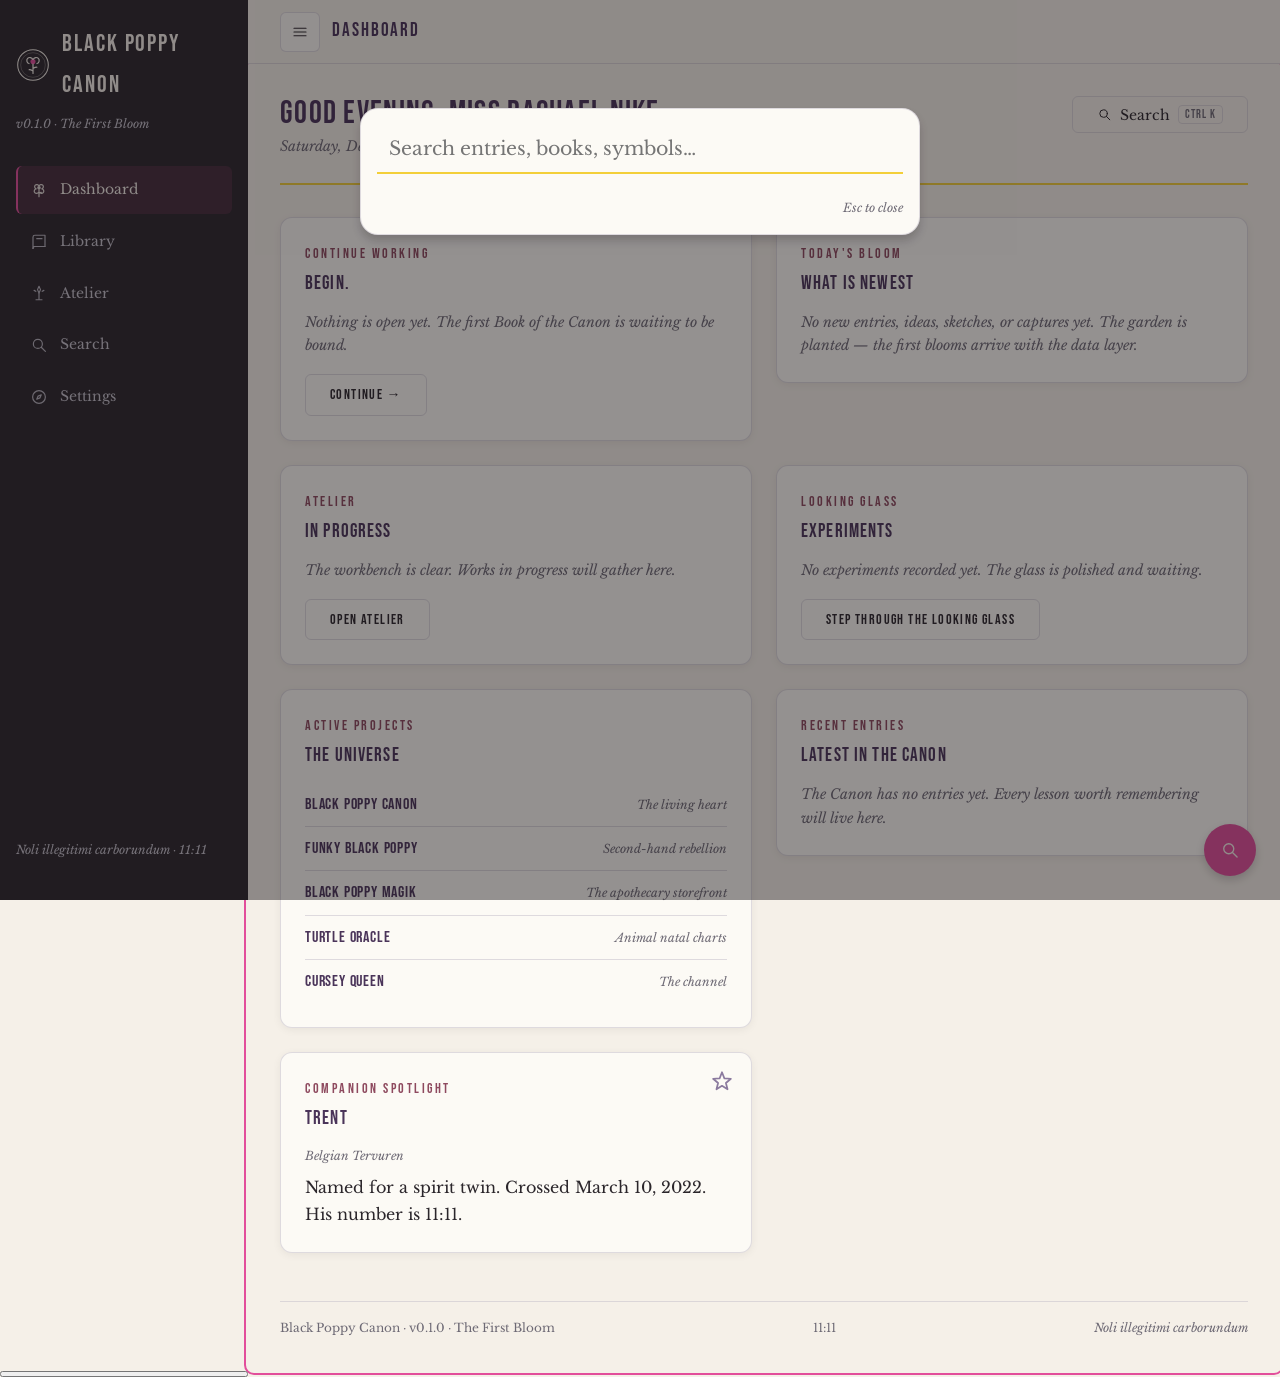
==== index.html @ 44efcac0 "Add files via upload" ====
<!DOCTYPE html>
<html lang="en" data-theme="light">
<head>
  <meta charset="UTF-8">
  <meta name="viewport" content="width=device-width, initial-scale=1.0">
  <meta name="description" content="The Black Poppy Canon — a living collection of principles, symbols, systems, and stories of the Black Poppy Universe.">
  <meta name="theme-color" content="#F5F0E8">
  <title>Black Poppy Canon</title>

  <link rel="manifest" href="./manifest.webmanifest">
  <link rel="icon" href="./icon.svg" type="image/svg+xml">

  <link rel="preconnect" href="https://fonts.googleapis.com">
  <link rel="preconnect" href="https://fonts.gstatic.com" crossorigin>
  <link href="https://fonts.googleapis.com/css2?family=Bebas+Neue&family=Libre+Baskerville:ital,wght@0,400;0,700;1,400&display=swap" rel="stylesheet">

  <link rel="stylesheet" href="./src/styles/variables.css">
  <link rel="stylesheet" href="./src/styles/typography.css">
  <link rel="stylesheet" href="./src/styles/layout.css">
  <link rel="stylesheet" href="./src/styles/components.css">
  <link rel="stylesheet" href="./src/styles/library.css">
  <link rel="stylesheet" href="./src/styles/entry.css">
  <link rel="stylesheet" href="./src/styles/print.css" media="print">

  <script>
    // Apply saved theme before first paint (no flash)
    try {
      const t = localStorage.getItem('bpc-theme');
      if (t) document.documentElement.dataset.theme = t;
    } catch (e) {}
  </script>
</head>
<body>
  <a class="skip-link" href="#main-content">Skip to content</a>

  <div id="app" class="app">
    <!-- Shell is rendered by src/app.js -->
    <noscript>
      <p style="padding:2rem;font-family:serif;">
        The Black Poppy Canon requires JavaScript. Please enable it to enter the Canon.
      </p>
    </noscript>
  </div>

  <script type="module" src="./src/main.js"></script>
</body>
</html>
---- src/styles/variables.css ----
/* ============================================================
   BLACK POPPY CANON — DESIGN TOKENS
   Palette: black, deep purple, silver, dark rose,
   full moon white, hot pink, gray. Never gold.
   Light is the default theme.
   ============================================================ */

:root {
  /* ---- Brand color primitives ---- */
  --bp-black:           #141114;
  --bp-ink:             #2B262B;
  --bp-deep-purple:     #4A3459;
  --bp-plum:            #6F547A;
  --bp-dark-rose:       #8E4A5F;
  --bp-hot-pink:        #E24E9B;
  --bp-silver:          #C6C2CC;
  --bp-gray:            #8A8590;
  --bp-slate:           #6E6A75;
  --bp-full-moon:       #F5F0E8;
  --bp-cream-stone:     #EFE8DC;
  --bp-warm-linen:      #E7DECF;
  --bp-paper:           #FCFAF5;
  --bp-sage:            #4D8B5E;
  --bp-finch:           #F3CF39;
  --bp-dusty-purple:    #8B7A9E;

  /* ---- Semantic tokens (light default) ---- */
  --color-bg:           var(--bp-full-moon);
  --color-surface:      var(--bp-paper);
  --color-surface-2:    var(--bp-cream-stone);
  --color-text:         var(--bp-ink);
  --color-text-muted:   var(--bp-slate);
  --color-heading:      var(--bp-deep-purple);
  --color-accent:       var(--bp-hot-pink);
  --color-accent-quiet: var(--bp-dark-rose);
  --color-border:       color-mix(in srgb, var(--bp-silver) 55%, transparent);
  --color-focus:        var(--bp-hot-pink);
  --color-link:         var(--bp-dark-rose);
  --color-sidebar-bg:   var(--bp-ink);
  --color-sidebar-text: var(--bp-full-moon);
  --color-sidebar-muted:var(--bp-silver);
  --color-success:      var(--bp-sage);

  /* ---- Typography ---- */
  --font-display: "Bebas Neue", "Arial Narrow", sans-serif;
  --font-body:    "Libre Baskerville", Georgia, serif;

  --text-xs:   0.75rem;
  --text-sm:   0.875rem;
  --text-base: 1rem;
  --text-lg:   1.1875rem;
  --text-xl:   1.5rem;
  --text-2xl:  2rem;
  --text-3xl:  2.75rem;

  /* ---- Spacing scale ---- */
  --space-1: 0.25rem;
  --space-2: 0.5rem;
  --space-3: 0.75rem;
  --space-4: 1rem;
  --space-5: 1.5rem;
  --space-6: 2rem;
  --space-7: 3rem;
  --space-8: 4rem;

  /* ---- Shape & elevation ---- */
  --radius-sm: 6px;
  --radius:    12px;
  --radius-lg: 18px;
  --shadow-1: 0 1px 3px rgba(20, 17, 20, 0.08);
  --shadow-2: 0 6px 24px rgba(20, 17, 20, 0.10);

  /* ---- Layout ---- */
  --sidebar-width: 248px;
  --header-height: 64px;
  --content-max: 1080px;

  /* ---- Motion ---- */
  --ease: cubic-bezier(0.22, 1, 0.36, 1);
  --duration: 180ms;

  color-scheme: light;
}

/* ---- Dark theme: the Canon at night ---- */
[data-theme="dark"] {
  --color-bg:           #171319;
  --color-surface:      #211C24;
  --color-surface-2:    #2A2430;
  --color-text:         #EDE7EF;
  --color-text-muted:   #A79FB0;
  --color-heading:      #CDB8E0;
  --color-accent:       var(--bp-hot-pink);
  --color-accent-quiet: #C97A93;
  --color-border:       rgba(198, 194, 204, 0.18);
  --color-link:         #D98BAC;
  --color-sidebar-bg:   #100D12;
  --color-sidebar-text: #EDE7EF;
  --color-sidebar-muted:#8A8590;

  --shadow-1: 0 1px 3px rgba(0, 0, 0, 0.4);
  --shadow-2: 0 6px 24px rgba(0, 0, 0, 0.45);

  color-scheme: dark;
}

@media (prefers-reduced-motion: reduce) {
  :root { --duration: 0ms; }
  *, *::before, *::after {
    animation-duration: 0.01ms !important;
    transition-duration: 0.01ms !important;
  }
}
---- src/styles/typography.css ----
/* BLACK POPPY CANON — TYPOGRAPHY */

html {
  font-size: 100%;
  -webkit-text-size-adjust: 100%;
}

body {
  font-family: var(--font-body);
  font-size: var(--text-base);
  line-height: 1.7;
  color: var(--color-text);
  background: var(--color-bg);
  -webkit-font-smoothing: antialiased;
}

h1, h2, h3 {
  font-family: var(--font-display);
  font-weight: 400;
  color: var(--color-heading);
  letter-spacing: 0.04em;
  line-height: 1.1;
  margin: 0 0 var(--space-3);
}

h1 { font-size: var(--text-3xl); }
h2 { font-size: var(--text-2xl); }
h3 { font-size: var(--text-xl); }

h4, h5, h6 {
  font-family: var(--font-body);
  font-weight: 700;
  font-size: var(--text-base);
  margin: 0 0 var(--space-2);
}

p {
  margin: 0 0 var(--space-4);
  max-width: 68ch;
}

a {
  color: var(--color-link);
  text-decoration-thickness: 1px;
  text-underline-offset: 3px;
}

a:hover { color: var(--color-accent); }

.eyebrow {
  font-family: var(--font-display);
  font-size: var(--text-sm);
  letter-spacing: 0.18em;
  text-transform: uppercase;
  color: var(--color-accent-quiet);
  display: block;
  margin-bottom: var(--space-2);
}

.text-muted { color: var(--color-text-muted); }

.tagline {
  font-style: italic;
  color: var(--color-text-muted);
  font-size: var(--text-sm);
}

::selection {
  background: var(--bp-hot-pink);
  color: var(--bp-full-moon);
}
---- src/styles/layout.css ----
/* BLACK POPPY CANON — LAYOUT (app shell) */

*, *::before, *::after { box-sizing: border-box; }

body { margin: 0; min-height: 100vh; }

.skip-link {
  position: absolute;
  left: -9999px;
  top: 0;
  background: var(--color-accent);
  color: var(--bp-full-moon);
  padding: var(--space-2) var(--space-4);
  border-radius: 0 0 var(--radius-sm) 0;
  z-index: 100;
}
.skip-link:focus {
  left: 0;
  outline: none;
}

/* ---- Shell grid ---- */
.app {
  display: grid;
  grid-template-columns: var(--sidebar-width) 1fr;
  grid-template-rows: var(--header-height) 1fr;
  grid-template-areas:
    "sidebar header"
    "sidebar main";
  min-height: 100vh;
}

/* ---- Sidebar ---- */
.sidebar {
  grid-area: sidebar;
  background: var(--color-sidebar-bg);
  color: var(--color-sidebar-text);
  display: flex;
  flex-direction: column;
  padding: var(--space-5) var(--space-4);
  position: sticky;
  top: 0;
  height: 100vh;
  overflow-y: auto;
}

.sidebar__brand {
  font-family: var(--font-display);
  font-size: var(--text-xl);
  letter-spacing: 0.08em;
  color: var(--color-sidebar-text);
  text-decoration: none;
  display: flex;
  align-items: center;
  gap: var(--space-3);
  margin-bottom: var(--space-2);
}

.sidebar__brand:hover { color: var(--bp-hot-pink); }

.sidebar__seal {
  width: 34px;
  height: 34px;
  flex-shrink: 0;
}

.sidebar__bloom {
  font-family: var(--font-body);
  font-style: italic;
  font-size: var(--text-xs);
  color: var(--color-sidebar-muted);
  margin: 0 0 var(--space-6);
}

.sidebar__nav {
  display: flex;
  flex-direction: column;
  gap: var(--space-1);
  flex: 1;
}

.sidebar__link {
  display: flex;
  align-items: center;
  gap: var(--space-3);
  padding: var(--space-3) var(--space-3);
  border-radius: var(--radius-sm);
  color: var(--color-sidebar-muted);
  text-decoration: none;
  font-family: var(--font-body);
  font-size: var(--text-sm);
  transition: background var(--duration) var(--ease), color var(--duration) var(--ease);
  border-left: 2px solid transparent;
}

.sidebar__link:hover {
  color: var(--color-sidebar-text);
  background: rgba(255, 255, 255, 0.05);
}

.sidebar__link[aria-current="page"] {
  color: var(--color-sidebar-text);
  background: rgba(226, 78, 155, 0.14);
  border-left-color: var(--bp-hot-pink);
}

.sidebar__icon {
  width: 18px;
  height: 18px;
  flex-shrink: 0;
  opacity: 0.9;
}

.sidebar__footer {
  font-size: var(--text-xs);
  color: var(--color-sidebar-muted);
  font-style: italic;
  margin-top: var(--space-6);
}

/* ---- Header ---- */
.header {
  grid-area: header;
  display: flex;
  align-items: center;
  justify-content: space-between;
  gap: var(--space-4);
  padding: 0 var(--space-6);
  background: var(--color-bg);
  border-bottom: 1px solid var(--color-border);
  position: sticky;
  top: 0;
  z-index: 10;
}

.header__title {
  font-family: var(--font-display);
  font-size: var(--text-lg);
  letter-spacing: 0.1em;
  color: var(--color-heading);
  margin: 0;
}

.header__actions {
  display: flex;
  align-items: center;
  gap: var(--space-3);
}

/* ---- Main ---- */
.main {
  grid-area: main;
  padding: var(--space-6);
}

.main__inner {
  max-width: var(--content-max);
  margin: 0 auto;
}

/* ---- Grids ---- */
.grid {
  display: grid;
  gap: var(--space-4);
  grid-template-columns: repeat(auto-fill, minmax(230px, 1fr));
  margin-bottom: var(--space-6);
}

/* ---- Mobile: sidebar becomes a slide-over ---- */
.menu-toggle { display: none; }

@media (max-width: 820px) {
  .app {
    grid-template-columns: 1fr;
    grid-template-areas:
      "header"
      "main";
  }

  .sidebar {
    position: fixed;
    inset: 0 auto 0 0;
    width: min(78vw, var(--sidebar-width));
    transform: translateX(-100%);
    transition: transform var(--duration) var(--ease);
    z-index: 40;
    box-shadow: var(--shadow-2);
  }

  .sidebar[data-open="true"] { transform: translateX(0); }

  .menu-toggle {
    display: inline-flex;
  }

  .scrim {
    position: fixed;
    inset: 0;
    background: rgba(20, 17, 20, 0.5);
    z-index: 30;
    border: 0;
    opacity: 0;
    pointer-events: none;
    transition: opacity var(--duration) var(--ease);
  }

  .scrim[data-visible="true"] {
    opacity: 1;
    pointer-events: auto;
  }

  .main { padding: var(--space-4); }
}
---- src/styles/components.css ----
/* BLACK POPPY CANON — COMPONENTS */

/* ---- Focus visibility (WCAG) ---- */
:focus-visible {
  outline: 2px solid var(--color-focus);
  outline-offset: 2px;
  border-radius: var(--radius-sm);
}

/* ---- Cards ---- */
.card {
  background: var(--color-surface);
  border: 1px solid var(--color-border);
  border-radius: var(--radius);
  padding: var(--space-5);
  box-shadow: var(--shadow-1);
}

.card--hero {
  background:
    radial-gradient(120% 160% at 100% 0%,
      color-mix(in srgb, var(--bp-plum) 12%, transparent) 0%,
      transparent 55%),
    var(--color-surface);
  border-radius: var(--radius-lg);
  padding: var(--space-6);
  margin-bottom: var(--space-6);
}

.card--link {
  display: block;
  text-decoration: none;
  color: var(--color-text);
  transition: transform var(--duration) var(--ease), box-shadow var(--duration) var(--ease), border-color var(--duration) var(--ease);
}

.card--link:hover {
  transform: translateY(-2px);
  box-shadow: var(--shadow-2);
  border-color: var(--color-accent-quiet);
  color: var(--color-text);
}

.card__title {
  font-family: var(--font-display);
  font-size: var(--text-lg);
  letter-spacing: 0.06em;
  color: var(--color-heading);
  margin: 0 0 var(--space-2);
}

.card__meta {
  font-size: var(--text-xs);
  color: var(--color-text-muted);
  font-style: italic;
}

/* ---- Buttons ---- */
.btn {
  font-family: var(--font-display);
  font-size: var(--text-base);
  letter-spacing: 0.1em;
  padding: var(--space-2) var(--space-5);
  border-radius: var(--radius-sm);
  border: 1px solid transparent;
  cursor: pointer;
  background: var(--bp-deep-purple);
  color: var(--bp-full-moon);
  transition: background var(--duration) var(--ease);
}

.btn:hover { background: var(--bp-plum); }

.btn--ghost {
  background: transparent;
  color: var(--color-text);
  border-color: var(--color-border);
}

.btn--ghost:hover {
  background: var(--color-surface-2);
  color: var(--color-text);
}

/* ---- Icon button (theme toggle, menu) ---- */
.icon-btn {
  display: inline-flex;
  align-items: center;
  justify-content: center;
  width: 40px;
  height: 40px;
  border-radius: var(--radius-sm);
  border: 1px solid var(--color-border);
  background: var(--color-surface);
  color: var(--color-text);
  cursor: pointer;
  transition: background var(--duration) var(--ease);
}

.icon-btn:hover { background: var(--color-surface-2); }
.icon-btn svg { width: 18px; height: 18px; }

/* ---- Empty state / placeholder views ---- */
.empty {
  text-align: center;
  padding: var(--space-8) var(--space-4);
  border: 1px dashed var(--color-border);
  border-radius: var(--radius-lg);
  background: var(--color-surface);
}

.empty__symbol {
  width: 56px;
  height: 56px;
  margin: 0 auto var(--space-4);
  color: var(--color-accent-quiet);
}

.empty h2 { margin-bottom: var(--space-2); }

.empty p {
  margin-inline: auto;
  color: var(--color-text-muted);
}

/* ---- Stat row on dashboard ---- */
.stat {
  display: flex;
  flex-direction: column;
  gap: var(--space-1);
}

.stat__value {
  font-family: var(--font-display);
  font-size: var(--text-2xl);
  color: var(--color-heading);
  line-height: 1;
}

.stat__label {
  font-size: var(--text-xs);
  color: var(--color-text-muted);
  letter-spacing: 0.05em;
}

/* ---- 11:11 divider — the Canon's quiet signature ---- */
.divider-1111 {
  display: flex;
  align-items: center;
  gap: var(--space-3);
  margin: var(--space-6) 0;
  color: var(--color-accent-quiet);
  font-family: var(--font-display);
  font-size: var(--text-sm);
  letter-spacing: 0.3em;
}

.divider-1111::before,
.divider-1111::after {
  content: "";
  flex: 1;
  height: 1px;
  background: var(--color-border);
}

/* ============================================================
   SPRINT 4.2 — DASHBOARD
   Parchment background, paper cards, editorial whitespace.
   Accents: Finch Yellow, Dusty Purple, Hot Pink.
   ============================================================ */

.visually-hidden {
  position: absolute;
  width: 1px; height: 1px;
  margin: -1px; padding: 0;
  overflow: hidden;
  clip: rect(0 0 0 0);
  white-space: nowrap;
  border: 0;
}

/* ---- Welcome header ---- */
.dash-header {
  display: flex;
  align-items: flex-start;
  justify-content: space-between;
  gap: var(--space-4);
  flex-wrap: wrap;
  margin-bottom: var(--space-6);
  padding-bottom: var(--space-5);
  border-bottom: 2px solid var(--bp-finch);
}

.dash-header__greeting {
  margin-bottom: var(--space-1);
}

.dash-header__meta {
  color: var(--color-text-muted);
  font-style: italic;
  font-size: var(--text-sm);
  margin: 0;
}

.dash-header__search {
  display: inline-flex;
  align-items: center;
  gap: var(--space-2);
  font-family: var(--font-body);
  font-size: var(--text-sm);
  letter-spacing: normal;
}

.dash-header__search svg { width: 15px; height: 15px; }

.dash-header__search kbd {
  font-family: var(--font-display);
  font-size: var(--text-xs);
  letter-spacing: 0.08em;
  border: 1px solid var(--color-border);
  border-radius: 4px;
  padding: 1px 6px;
  color: var(--color-text-muted);
}

/* ---- Two-column dashboard grid ---- */
.dash-grid {
  display: grid;
  grid-template-columns: 1fr 1fr;
  gap: var(--space-5);
  align-items: start;
}

@media (max-width: 640px) {
  .dash-grid { grid-template-columns: 1fr; }
}

/* ---- Panels (paper cards) ---- */
.panel {
  box-shadow: 0 2px 8px rgba(20, 17, 20, 0.06); /* spec: never heavier than 8px */
  display: flex;
  flex-direction: column;
  gap: var(--space-2);
  position: relative;
}

.panel .eyebrow { margin-bottom: 0; }

.panel__list {
  list-style: none;
  margin: 0;
  padding: 0;
  display: flex;
  flex-direction: column;
}

.panel__list li {
  display: flex;
  justify-content: space-between;
  align-items: baseline;
  gap: var(--space-3);
  padding: var(--space-2) 0;
  border-bottom: 1px solid var(--color-border);
  font-size: var(--text-sm);
}

.panel__list li:last-child { border-bottom: none; }

.panel__list--projects li strong {
  font-family: var(--font-display);
  font-weight: 400;
  font-size: var(--text-base);
  letter-spacing: 0.05em;
  color: var(--color-heading);
}

.panel__meta {
  font-size: var(--text-xs);
  color: var(--color-text-muted);
  font-style: italic;
  text-align: right;
}

.panel__meta--block { text-align: left; margin: 0; }

.panel__empty {
  color: var(--color-text-muted);
  font-size: var(--text-sm);
  font-style: italic;
  margin: 0;
}

.panel__action {
  align-self: flex-start;
  margin-top: var(--space-2);
  text-decoration: none;
  font-size: var(--text-sm);
}

.panel__symbol {
  position: absolute;
  top: var(--space-4);
  right: var(--space-4);
  width: 26px;
  height: 26px;
  color: var(--bp-dusty-purple);
}

/* ---- Footer ---- */
.dash-footer {
  display: flex;
  justify-content: space-between;
  align-items: center;
  gap: var(--space-4);
  flex-wrap: wrap;
  margin-top: var(--space-7);
  padding-top: var(--space-4);
  border-top: 1px solid var(--color-border);
  font-size: var(--text-xs);
  color: var(--color-text-muted);
}

/* ---- Floating search + overlay ---- */
.search-fab {
  position: fixed;
  right: var(--space-5);
  bottom: var(--space-5);
  width: 52px;
  height: 52px;
  border-radius: 50%;
  border: none;
  background: var(--bp-hot-pink);
  color: var(--bp-full-moon);
  display: inline-flex;
  align-items: center;
  justify-content: center;
  cursor: pointer;
  box-shadow: 0 4px 8px rgba(20, 17, 20, 0.18);
  z-index: 20;
  transition: transform var(--duration) var(--ease);
}

.search-fab:hover { transform: scale(1.06); }
.search-fab svg { width: 20px; height: 20px; }

.search-overlay {
  position: fixed;
  inset: 0;
  background: rgba(20, 17, 20, 0.45);
  display: flex;
  align-items: flex-start;
  justify-content: center;
  padding: 12vh var(--space-4) var(--space-4);
  z-index: 50;
}

.search-overlay__panel {
  background: var(--color-surface);
  border: 1px solid var(--color-border);
  border-radius: var(--radius-lg);
  box-shadow: 0 6px 8px rgba(20, 17, 20, 0.2);
  width: min(560px, 100%);
  padding: var(--space-4);
}

.search-overlay__input {
  width: 100%;
  font-family: var(--font-body);
  font-size: var(--text-lg);
  padding: var(--space-3);
  border: none;
  border-bottom: 2px solid var(--bp-finch);
  background: transparent;
  color: var(--color-text);
}

.search-overlay__input:focus {
  outline: none;
  border-bottom-color: var(--bp-hot-pink);
}

.search-overlay__results { padding: var(--space-3) 0 0; }

.search-overlay__hint {
  margin: var(--space-3) 0 0;
  font-size: var(--text-xs);
  color: var(--color-text-muted);
  font-style: italic;
  text-align: right;
}

@media print {
  .search-fab, .search-overlay { display: none !important; }
}

/* ============================================================
   SPRINT 4.3 — LIBRARY, BOOKS, ENTRIES
   ============================================================ */

.book-card {
  position: relative;
  padding-left: calc(var(--space-5) + 10px);
  overflow: hidden;
}

.book-card__spine {
  position: absolute;
  inset: 0 auto 0 0;
  width: 10px;
  background: linear-gradient(
    to bottom,
    var(--bp-finch),
    var(--bp-dusty-purple)
  );
}

.crumb {
  display: inline-block;
  font-size: var(--text-sm);
  margin-bottom: var(--space-4);
  color: var(--color-text-muted);
  text-decoration: none;
}

.crumb:hover { color: var(--color-accent); }

.entry-body {
  margin-top: var(--space-4);
  white-space: pre-wrap;
}
---- src/styles/library.css ----
/* ============================================================
   BLACK POPPY CANON — THE LIVING LIBRARY (Sprint 4.3)
   Parchment. Paper cards. Editorial spacing. Minimal shadows.
   No glassmorphism. No gradients. No skeuomorphic bookshelves.
   The Books themselves provide the personality.
   ============================================================ */

/* ---- Header ---- */
.library-header {
  display: flex;
  align-items: flex-start;
  justify-content: space-between;
  gap: var(--space-4);
  flex-wrap: wrap;
  margin-bottom: var(--space-5);
}

.library-header h2 { margin-bottom: var(--space-1); }

.library-header__counts {
  font-style: italic;
  font-size: var(--text-sm);
  margin: 0;
}

/* ---- Search ---- */
.library-search { margin-bottom: var(--space-4); }

.library-search__input {
  width: 100%;
  max-width: 480px;
  font-family: var(--font-body);
  font-size: var(--text-base);
  padding: var(--space-3) var(--space-4);
  border: 1px solid var(--color-border);
  border-radius: var(--radius);
  background: var(--color-surface);
  color: var(--color-text);
}

.library-search__input:focus {
  outline: none;
  border-color: var(--bp-finch);
  box-shadow: 0 0 0 3px color-mix(in srgb, var(--bp-finch) 30%, transparent);
}

/* ---- Quick filters ---- */
.quick-filters {
  display: flex;
  flex-wrap: wrap;
  gap: var(--space-2);
  margin-bottom: var(--space-5);
}

.quick-filters__btn {
  font-family: var(--font-body);
  font-size: var(--text-sm);
  padding: var(--space-1) var(--space-3);
  border-radius: 999px;
  border: 1px solid var(--color-border);
  background: var(--color-surface);
  color: var(--color-text-muted);
  cursor: pointer;
  transition: background var(--duration) var(--ease), color var(--duration) var(--ease);
}

.quick-filters__btn:hover {
  color: var(--color-text);
  background: var(--color-surface-2);
}

.quick-filters__btn[aria-selected="true"] {
  background: var(--bp-deep-purple);
  border-color: var(--bp-deep-purple);
  color: var(--bp-full-moon);
}

/* ---- Book grid: 4 / 2 / 1 columns ---- */
.book-grid {
  display: grid;
  grid-template-columns: repeat(4, 1fr);
  gap: var(--space-4);
  margin-bottom: var(--space-6);
}

@media (max-width: 1100px) {
  .book-grid { grid-template-columns: repeat(2, 1fr); }
}

@media (max-width: 640px) {
  .book-grid { grid-template-columns: 1fr; }
}

/* ---- Book tile ---- */
.book-tile {
  position: relative;
  background: var(--color-surface);
  border: 1px solid var(--color-border);
  border-radius: var(--radius);
  box-shadow: 0 1px 4px rgba(20, 17, 20, 0.05);
  transition: transform var(--duration) var(--ease), box-shadow var(--duration) var(--ease), border-color var(--duration) var(--ease);
}

.book-tile:hover {
  transform: translateY(-2px);
  box-shadow: 0 3px 8px rgba(20, 17, 20, 0.09);
  border-color: var(--bp-dusty-purple);
}

.book-tile__link {
  display: flex;
  flex-direction: column;
  gap: var(--space-2);
  padding: var(--space-4);
  color: var(--color-text);
  text-decoration: none;
  height: 100%;
}

.book-tile__head {
  display: flex;
  align-items: center;
  justify-content: space-between;
  gap: var(--space-2);
}

.book-tile__icon {
  width: 22px;
  height: 22px;
  color: var(--bp-deep-purple);
}

.book-tile__status {
  font-size: var(--text-xs);
  font-style: italic;
  color: var(--color-text-muted);
  display: inline-flex;
  align-items: center;
  gap: 6px;
  margin-right: var(--space-6);
}

.book-tile__status::before {
  content: "";
  width: 8px;
  height: 8px;
  border-radius: 50%;
  background: var(--bp-gray);
}

.book-tile__status--looking-glass::before { background: var(--bp-dusty-purple); }
.book-tile__status--atelier::before       { background: var(--bp-finch); }
.book-tile__status--canon::before         { background: var(--bp-sage); }
.book-tile__status--archived::before      { background: var(--bp-gray); }

.book-tile__title {
  font-family: var(--font-display);
  font-weight: 400;
  font-size: var(--text-lg);
  letter-spacing: 0.05em;
  color: var(--color-heading);
  margin: 0;
}

.book-tile__desc {
  font-size: var(--text-sm);
  color: var(--color-text-muted);
  margin: 0;
  flex: 1;
}

.book-tile__meta {
  font-size: var(--text-xs);
  font-style: italic;
  color: var(--color-text-muted);
  margin: 0;
}

/* ---- Favorite star ---- */
.book-tile__fav {
  position: absolute;
  top: var(--space-3);
  right: var(--space-3);
  width: 32px;
  height: 32px;
  border: none;
  background: transparent;
  border-radius: 50%;
  font-size: 1.05rem;
  line-height: 1;
  color: var(--color-text-muted);
  cursor: pointer;
  transition: color var(--duration) var(--ease), transform var(--duration) var(--ease);
}

.book-tile__fav:hover { transform: scale(1.15); color: var(--bp-finch); }
.book-tile__fav.is-fav { color: var(--bp-finch); }

/* ---- Empty shelf ---- */
.library-empty {
  text-align: center;
  padding: var(--space-7) var(--space-4);
  border: 1px dashed var(--color-border);
  border-radius: var(--radius-lg);
  background: var(--color-surface);
  margin-bottom: var(--space-6);
}

.library-empty h3 {
  font-family: var(--font-display);
  font-size: var(--text-xl);
  letter-spacing: 0.05em;
  color: var(--color-heading);
  margin-bottom: var(--space-2);
}

.library-empty .btn {
  text-decoration: none;
  display: inline-block;
  margin-top: var(--space-3);
}

/* ---- Recent activity ---- */
.recent-activity { margin-bottom: var(--space-5); }

/* ---- Print: shelves become a reading list ---- */
@media print {
  .library-search,
  .quick-filters,
  .book-tile__fav { display: none !important; }
  .book-grid { grid-template-columns: 1fr !important; }
}
---- src/styles/entry.css ----
/* ============================================================
   BLACK POPPY CANON — ENTRY SYSTEM (Sprint 4.4)
   Reader like a journal page. Writer like a calm desk.
   ============================================================ */

/* ---- Reader bar ---- */
.entry-bar {
  display: flex;
  align-items: center;
  justify-content: space-between;
  gap: var(--space-3);
  flex-wrap: wrap;
  margin-bottom: var(--space-4);
}

.entry-actions { display: flex; gap: var(--space-2); flex-wrap: wrap; }

/* ---- The page ---- */
.entry-page {
  background: var(--color-surface);
  border: 1px solid var(--color-border);
  border-radius: var(--radius-lg);
  padding: var(--space-7) var(--space-6);
  box-shadow: 0 2px 8px rgba(20, 17, 20, 0.06);
  max-width: 760px;
  margin: 0 auto var(--space-5);
}

.entry-page__title { margin-bottom: var(--space-2); }

.entry-page__date {
  font-size: var(--text-sm);
  font-style: italic;
  color: var(--color-text-muted);
  margin-bottom: 0;
}

.entry-page__head {
  border-bottom: 2px solid var(--bp-finch);
  padding-bottom: var(--space-4);
  margin-bottom: var(--space-5);
}

/* ---- Rendered markdown ---- */
.entry-md { line-height: 1.8; }
.entry-md h2, .entry-md h3, .entry-md h4 { margin-top: var(--space-5); }
.entry-md blockquote {
  border-left: 3px solid var(--bp-dusty-purple);
  margin: var(--space-4) 0;
  padding: var(--space-2) var(--space-4);
  font-style: italic;
  color: var(--color-text-muted);
}
.entry-md pre {
  background: var(--color-surface-2);
  border: 1px solid var(--color-border);
  border-radius: var(--radius-sm);
  padding: var(--space-3);
  overflow-x: auto;
  font-size: var(--text-sm);
}
.entry-md code {
  background: var(--color-surface-2);
  border-radius: 4px;
  padding: 1px 5px;
  font-size: 0.9em;
}
.entry-md pre code { background: none; padding: 0; }
.entry-md table {
  border-collapse: collapse;
  margin: var(--space-4) 0;
  width: 100%;
}
.entry-md th, .entry-md td {
  border: 1px solid var(--color-border);
  padding: var(--space-2) var(--space-3);
  text-align: left;
  font-size: var(--text-sm);
}
.entry-md th { font-family: var(--font-display); letter-spacing: 0.05em; font-weight: 400; }
.entry-md hr { border: none; border-top: 1px solid var(--color-border); margin: var(--space-5) 0; }
.entry-md img { max-width: 100%; border-radius: var(--radius-sm); }
.md-checklist { list-style: none; padding-left: var(--space-2); }
.md-done { text-decoration: line-through; color: var(--color-text-muted); }

/* ---- Below the page ---- */
.entry-below {
  max-width: 760px;
  margin: 0 auto;
  display: grid;
  gap: var(--space-4);
}

.entry-meta {
  max-width: 760px;
  margin: 0 auto var(--space-4);
}

.entry-meta__list {
  display: grid;
  grid-template-columns: repeat(auto-fill, minmax(150px, 1fr));
  gap: var(--space-3);
  margin: 0;
}
.entry-meta__list div { display: flex; flex-direction: column; }
.entry-meta__list dt {
  font-size: var(--text-xs);
  letter-spacing: 0.1em;
  text-transform: uppercase;
  color: var(--color-text-muted);
  font-family: var(--font-display);
}
.entry-meta__list dd { margin: 0; font-size: var(--text-sm); }

/* ---- Relationships ---- */
.rel-chips { display: flex; flex-wrap: wrap; gap: var(--space-2); }
.rel-chip {
  display: inline-flex;
  align-items: center;
  gap: var(--space-2);
  font-size: var(--text-xs);
  padding: var(--space-1) var(--space-3);
  border-radius: 999px;
  border: 1px solid var(--color-border);
  background: var(--color-surface-2);
  color: var(--color-text);
  text-decoration: none;
}
a.rel-chip:hover { border-color: var(--bp-hot-pink); color: var(--color-accent); }
.rel-chip__remove {
  border: none; background: none; cursor: pointer;
  color: var(--color-text-muted); font-size: 1rem; line-height: 1; padding: 0;
}
.rel-chip__remove:hover { color: var(--bp-dark-rose); }
.rel-form {
  display: flex; flex-wrap: wrap; gap: var(--space-2);
  margin-top: var(--space-3); align-items: center;
}
.rel-form .writer__select, .rel-form .writer__input { max-width: 200px; }

/* ---- Writer ---- */
.writer__meta-row { display: flex; gap: var(--space-2); flex-wrap: wrap; margin-bottom: var(--space-3); }
.writer__select, .writer__input {
  font-family: var(--font-body);
  font-size: var(--text-sm);
  padding: var(--space-2) var(--space-3);
  border: 1px solid var(--color-border);
  border-radius: var(--radius-sm);
  background: var(--color-surface);
  color: var(--color-text);
}
.writer__input { width: 100%; margin-bottom: var(--space-3); }
.writer__input--title { font-size: var(--text-lg); font-family: var(--font-display); letter-spacing: 0.04em; }
.writer__select:focus, .writer__input:focus, .writer__textarea:focus {
  outline: none;
  border-color: var(--bp-finch);
  box-shadow: 0 0 0 3px color-mix(in srgb, var(--bp-finch) 25%, transparent);
}

.writer__split { display: grid; grid-template-columns: 1fr 1fr; gap: var(--space-4); align-items: start; }
.writer__pane--preview { min-height: 200px; }
.writer__toggle { display: none; margin-bottom: var(--space-3); }

@media (max-width: 900px) {
  .writer__split { grid-template-columns: 1fr; }
  .writer__toggle { display: inline-block; }
  .writer__split .writer__pane--preview { display: none; }
  .writer__split.is-preview .writer__pane--preview { display: block; }
  .writer__split.is-preview .writer__pane:not(.writer__pane--preview) { display: none; }
}

.writer__textarea {
  width: 100%;
  font-family: var(--font-body);
  font-size: var(--text-base);
  line-height: 1.8;
  padding: var(--space-4);
  border: 1px solid var(--color-border);
  border-radius: 0 0 var(--radius-sm) var(--radius-sm);
  background: var(--color-surface);
  color: var(--color-text);
  resize: vertical;
}

.entry-toolbar {
  display: flex; flex-wrap: wrap; gap: 2px;
  border: 1px solid var(--color-border);
  border-bottom: none;
  border-radius: var(--radius-sm) var(--radius-sm) 0 0;
  background: var(--color-surface-2);
  padding: var(--space-1);
}
.entry-toolbar__btn {
  min-width: 32px; height: 30px;
  border: none; background: none; border-radius: 4px;
  cursor: pointer; color: var(--color-text);
  font-family: var(--font-body); font-size: var(--text-sm);
}
.entry-toolbar__btn:hover { background: var(--color-surface); }
.entry-toolbar__spacer { flex: 1; }

.writer__count {
  font-size: var(--text-xs); font-style: italic;
  color: var(--color-text-muted); margin: var(--space-2) 0;
}
.writer__message { color: var(--bp-dark-rose); font-size: var(--text-sm); min-height: 1.2em; margin: 0 0 var(--space-2); }
.writer__actions { margin-top: var(--space-2); }

/* ============================================================
   PRINT — the entry as a journal page
   ============================================================ */

.print-chrome { display: none; }

@media print {
  .no-print, .sidebar, .header, .search-fab, .search-overlay { display: none !important; }

  .entry-page {
    border: none !important;
    box-shadow: none !important;
    border-radius: 0 !important;
    max-width: none !important;
    padding: 0 !important;
    background: #fff !important;
  }

  .entry-page__head { border-bottom-color: #1a1a1a !important; }

  .print-chrome {
    display: flex;
    justify-content: space-between;
    font-size: 9pt;
    color: #666;
    font-style: italic;
  }
  .print-chrome--head { margin-bottom: 1.2em; }
  .print-chrome--foot {
    position: fixed;
    bottom: 0; left: 0; right: 0;
    border-top: 0.5pt solid #999;
    padding-top: 4pt;
    background: #fff;
  }

  .entry-md { font-size: 11pt; line-height: 1.7; }
  .entry-md pre, .entry-md blockquote, .entry-md table { break-inside: avoid; }
}

@page { margin: 2.2cm 2cm 2.6cm; }
---- src/styles/print.css ----
/* BLACK POPPY CANON — PRINT
   The Canon prints like a page from a well-loved journal:
   no chrome, ink on paper, room to breathe. */

@page {
  margin: 2cm;
}

.sidebar,
.header__actions,
.menu-toggle,
.scrim,
.skip-link,
.btn {
  display: none !important;
}

.app {
  display: block !important;
}

body {
  background: #fff !important;
  color: #1a1a1a !important;
  font-size: 11pt;
}

.main { padding: 0 !important; }
.main__inner { max-width: none !important; }

.card,
.card--hero,
.empty {
  border: none !important;
  box-shadow: none !important;
  background: none !important;
  padding: 0 0 1.5em !important;
  break-inside: avoid;
}

h1, h2, h3 { color: #1a1a1a !important; }

a {
  color: #1a1a1a !important;
  text-decoration: none;
}

a[href^="http"]::after {
  content: " (" attr(href) ")";
  font-size: 9pt;
  color: #666;
}
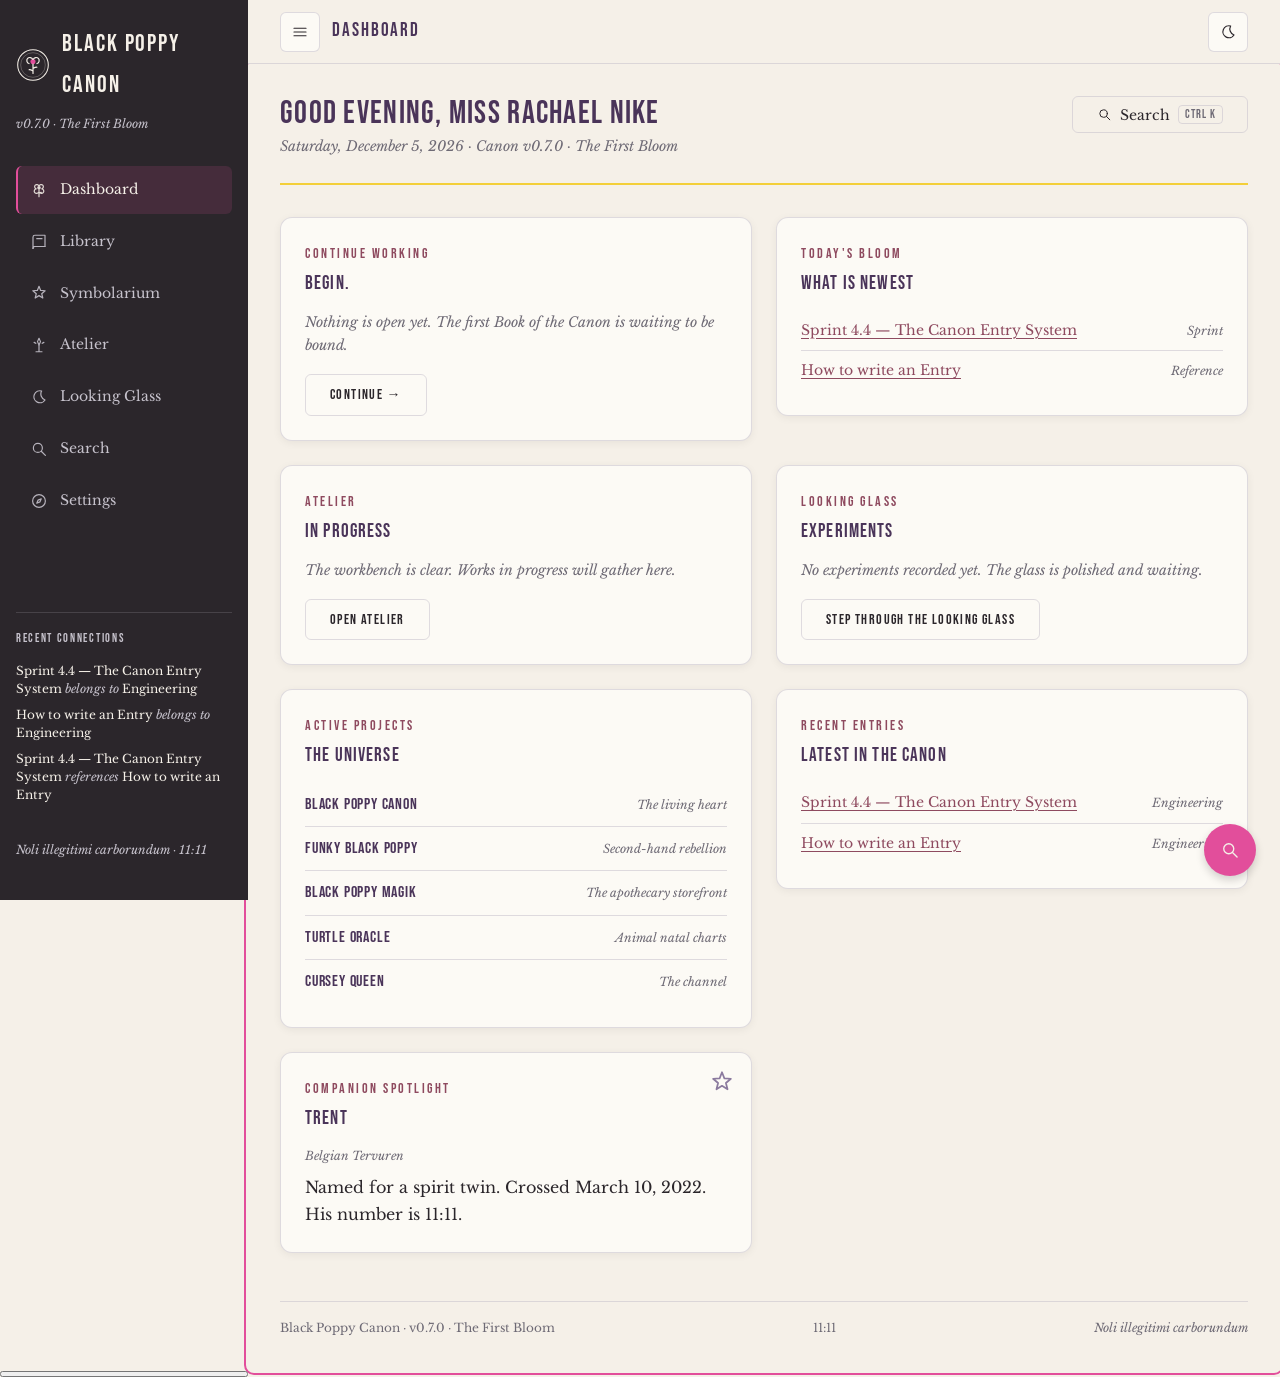
==== commit 55a7370e: "Add files via upload" ====
--- a/index.html
+++ b/index.html
@@ -18,8 +18,9 @@
   <link rel="stylesheet" href="./src/styles/typography.css">
   <link rel="stylesheet" href="./src/styles/layout.css">
   <link rel="stylesheet" href="./src/styles/components.css">
-  <link rel="stylesheet" href="./src/styles/library.css">
   <link rel="stylesheet" href="./src/styles/entry.css">
+  <link rel="stylesheet" href="./src/styles/relationship.css">
+  <link rel="stylesheet" href="./src/styles/atelier.css">
   <link rel="stylesheet" href="./src/styles/print.css" media="print">
 
   <script>
--- a/src/styles/variables.css
+++ b/src/styles/variables.css
@@ -23,6 +23,7 @@
   --bp-sage:            #4D8B5E;
   --bp-finch:           #F3CF39;
   --bp-dusty-purple:    #8B7A9E;
+  --bp-soft-lavender:   #C7B9DE;
 
   /* ---- Semantic tokens (light default) ---- */
   --color-bg:           var(--bp-full-moon);
--- a/src/styles/components.css
+++ b/src/styles/components.css
@@ -343,6 +343,10 @@
 .search-fab:hover { transform: scale(1.06); }
 .search-fab svg { width: 20px; height: 20px; }
 
+/* The hidden attribute must always win — display:flex below
+   would otherwise leave an invisible wall over the whole app. */
+.search-overlay[hidden] { display: none; }
+
 .search-overlay {
   position: fixed;
   inset: 0;
@@ -392,39 +396,3 @@
 @media print {
   .search-fab, .search-overlay { display: none !important; }
 }
-
-/* ============================================================
-   SPRINT 4.3 — LIBRARY, BOOKS, ENTRIES
-   ============================================================ */
-
-.book-card {
-  position: relative;
-  padding-left: calc(var(--space-5) + 10px);
-  overflow: hidden;
-}
-
-.book-card__spine {
-  position: absolute;
-  inset: 0 auto 0 0;
-  width: 10px;
-  background: linear-gradient(
-    to bottom,
-    var(--bp-finch),
-    var(--bp-dusty-purple)
-  );
-}
-
-.crumb {
-  display: inline-block;
-  font-size: var(--text-sm);
-  margin-bottom: var(--space-4);
-  color: var(--color-text-muted);
-  text-decoration: none;
-}
-
-.crumb:hover { color: var(--color-accent); }
-
-.entry-body {
-  margin-top: var(--space-4);
-  white-space: pre-wrap;
-}
--- a/src/styles/entry.css
+++ b/src/styles/entry.css
@@ -1,249 +1,750 @@
 /* ============================================================
-   BLACK POPPY CANON — ENTRY SYSTEM (Sprint 4.4)
-   Reader like a journal page. Writer like a calm desk.
+   BLACK POPPY CANON — ENTRY SYSTEM (Sprint 4.4 · APP-004)
+   The reader & writer. Editorial, quiet, paper.
+   Screen styles first; the journal-page print layout at the end.
    ============================================================ */
 
-/* ---- Reader bar ---- */
-.entry-bar {
-  display: flex;
-  align-items: center;
-  justify-content: space-between;
-  gap: var(--space-3);
+/* The hidden attribute always wins inside the entry view —
+   several children carry display rules that would defeat it. */
+.entry-view [hidden] { display: none !important; }
+
+/* ---- breadcrumbs: orientation anywhere (Sprint 4.5.1) ---- */
+
+.breadcrumbs {
+  margin-bottom: var(--space-4);
+}
+
+.breadcrumbs__list {
+  list-style: none;
+  display: flex;
   flex-wrap: wrap;
-  margin-bottom: var(--space-4);
-}
-
-.entry-actions { display: flex; gap: var(--space-2); flex-wrap: wrap; }
-
-/* ---- The page ---- */
-.entry-page {
-  background: var(--color-surface);
-  border: 1px solid var(--color-border);
-  border-radius: var(--radius-lg);
-  padding: var(--space-7) var(--space-6);
-  box-shadow: 0 2px 8px rgba(20, 17, 20, 0.06);
-  max-width: 760px;
-  margin: 0 auto var(--space-5);
-}
-
-.entry-page__title { margin-bottom: var(--space-2); }
-
-.entry-page__date {
+  align-items: baseline;
+  gap: var(--space-1);
+  margin: 0;
+  padding: 0;
   font-size: var(--text-sm);
   font-style: italic;
   color: var(--color-text-muted);
-  margin-bottom: 0;
-}
-
-.entry-page__head {
-  border-bottom: 2px solid var(--bp-finch);
-  padding-bottom: var(--space-4);
+}
+
+.breadcrumbs__item + .breadcrumbs__item::before {
+  content: "/";
+  margin: 0 var(--space-2);
+  opacity: 0.5;
+}
+
+.breadcrumbs__item a {
+  color: var(--color-link);
+  text-decoration: none;
+}
+
+.breadcrumbs__item a:hover { text-decoration: underline; }
+
+.breadcrumbs__item a:focus-visible {
+  outline: 2px solid var(--color-focus);
+  outline-offset: 2px;
+  border-radius: var(--radius-sm);
+}
+
+.breadcrumbs__item [aria-current="page"] {
+  color: var(--color-heading);
+  font-style: normal;
+}
+
+/* ---- header ---- */
+
+.entry-header {
   margin-bottom: var(--space-5);
 }
 
-/* ---- Rendered markdown ---- */
-.entry-md { line-height: 1.8; }
-.entry-md h2, .entry-md h3, .entry-md h4 { margin-top: var(--space-5); }
-.entry-md blockquote {
-  border-left: 3px solid var(--bp-dusty-purple);
-  margin: var(--space-4) 0;
+.entry-header__title {
+  font-family: var(--font-display);
+  font-size: var(--text-3xl);
+  color: var(--color-heading);
+  letter-spacing: 0.02em;
+  margin: 0 0 var(--space-2);
+}
+
+.entry-header__title-input {
+  font-family: var(--font-display);
+  font-size: var(--text-3xl);
+  color: var(--color-heading);
+  letter-spacing: 0.02em;
+  width: 100%;
+  border: none;
+  border-bottom: 1px solid var(--color-border);
+  background: transparent;
+  padding: 0 0 var(--space-1);
+  margin: 0 0 var(--space-2);
+}
+
+.entry-header__title-input:focus {
+  outline: none;
+  border-bottom-color: var(--color-focus);
+}
+
+.entry-header__meta {
+  font-size: var(--text-sm);
+  color: var(--color-text-muted);
+  margin: 0 0 var(--space-4);
+  display: flex;
+  align-items: center;
+  gap: var(--space-2);
+  flex-wrap: wrap;
+}
+
+.entry-header__actions {
+  display: flex;
+  align-items: center;
+  gap: var(--space-3);
+  flex-wrap: wrap;
+}
+
+.entry-save-summary {
+  flex: 1;
+  min-width: 180px;
+}
+
+/* ---- chips ---- */
+
+.chip {
+  display: inline-block;
+  font-family: var(--font-body);
+  font-size: var(--text-xs);
+  padding: 2px 10px;
+  border-radius: 999px;
+  border: 1px solid var(--color-border);
+  color: var(--color-text-muted);
+  background: var(--color-surface-2);
+  white-space: nowrap;
+}
+
+.chip--canon         { color: var(--color-success); border-color: currentColor; background: transparent; }
+.chip--atelier       { color: var(--color-accent-quiet); border-color: currentColor; background: transparent; }
+.chip--looking-glass { color: var(--bp-dusty-purple); border-color: currentColor; background: transparent; }
+.chip--archived      { opacity: 0.6; }
+.chip--version       { color: var(--color-heading); }
+
+/* ---- mode toggles ---- */
+
+.entry-mode,
+.entry-pane-toggle {
+  display: inline-flex;
+  border: 1px solid var(--color-border);
+  border-radius: var(--radius-sm);
+  overflow: hidden;
+}
+
+.entry-mode__btn {
+  font-family: var(--font-body);
+  font-size: var(--text-sm);
+  background: var(--color-surface);
+  color: var(--color-text-muted);
+  border: none;
   padding: var(--space-2) var(--space-4);
+  cursor: pointer;
+}
+
+.entry-mode__btn[aria-pressed="true"] {
+  background: var(--color-surface-2);
+  color: var(--color-heading);
+  font-weight: 700;
+}
+
+.entry-mode__btn:focus-visible {
+  outline: 2px solid var(--color-focus);
+  outline-offset: -2px;
+}
+
+/* ---- toolbar ---- */
+
+.entry-toolbar {
+  display: flex;
+  align-items: center;
+  gap: var(--space-1);
+  flex-wrap: wrap;
+  padding: var(--space-2);
+  background: var(--color-surface);
+  border: 1px solid var(--color-border);
+  border-radius: var(--radius-sm);
+  margin-bottom: var(--space-3);
+}
+
+.entry-toolbar__spacer { flex: 1; }
+
+.entry-tool {
+  font-family: var(--font-body);
+  font-size: var(--text-sm);
+  min-width: 34px;
+  height: 32px;
+  padding: 0 var(--space-2);
+  border: none;
+  border-radius: var(--radius-sm);
+  background: transparent;
+  color: var(--color-text);
+  cursor: pointer;
+  transition: background var(--duration) var(--ease);
+}
+
+.entry-tool:hover { background: var(--color-surface-2); }
+
+.entry-tool:focus-visible {
+  outline: 2px solid var(--color-focus);
+  outline-offset: 1px;
+}
+
+/* ---- workbench: editor + preview ---- */
+
+.entry-workbench {
+  display: grid;
+  grid-template-columns: 1fr 1fr;
+  gap: var(--space-4);
+  min-height: 420px;
+}
+
+.entry-pane {
+  background: var(--color-surface);
+  border: 1px solid var(--color-border);
+  border-radius: var(--radius);
+  box-shadow: var(--shadow-1);
+  overflow: hidden;
+  display: flex;
+}
+
+.entry-editor {
+  flex: 1;
+  width: 100%;
+  min-height: 420px;
+  resize: vertical;
+  border: none;
+  background: transparent;
+  color: var(--color-text);
+  font-family: var(--font-body);
+  font-size: var(--text-base);
+  line-height: 1.7;
+  padding: var(--space-5);
+}
+
+.entry-editor:focus { outline: none; }
+
+.entry-pane--preview {
+  padding: var(--space-5);
+  overflow-y: auto;
+  max-height: 70vh;
+  display: block;
+}
+
+.entry-pane-toggle { display: none; margin-bottom: var(--space-3); }
+
+/* Tablet & mobile: one pane at a time, a quiet toggle above. */
+@media (max-width: 960px) {
+  .entry-workbench { grid-template-columns: 1fr; }
+  .entry-pane-toggle { display: inline-flex; }
+  .entry-workbench[data-pane="write"] .entry-pane--preview { display: none; }
+  .entry-workbench[data-pane="preview"] .entry-pane--editor { display: none; }
+}
+
+/* ---- fullscreen writing ---- */
+
+.entry-view--fullscreen {
+  position: fixed;
+  inset: 0;
+  z-index: 60;
+  background: var(--color-bg);
+  overflow-y: auto;
+  padding: var(--space-5);
+}
+
+/* ---- read mode ---- */
+
+.entry-read-area {
+  background: var(--color-surface);
+  border: 1px solid var(--color-border);
+  border-radius: var(--radius);
+  box-shadow: var(--shadow-1);
+  padding: var(--space-6);
+}
+
+/* ---- rendered markdown (.prose) ---- */
+
+.prose { line-height: 1.75; }
+
+.prose h1, .prose h2, .prose h3, .prose h4 {
+  font-family: var(--font-display);
+  color: var(--color-heading);
+  letter-spacing: 0.02em;
+  margin: 1.4em 0 0.4em;
+}
+
+.prose h1:first-child, .prose h2:first-child { margin-top: 0; }
+.prose h1 { font-size: var(--text-2xl); }
+.prose h2 { font-size: var(--text-xl); }
+.prose h3 { font-size: var(--text-lg); }
+
+.prose p { margin: 0 0 1em; }
+
+.prose blockquote {
+  margin: 1.2em 0;
+  padding: var(--space-3) var(--space-5);
+  border-left: 3px solid var(--color-accent-quiet);
+  background: var(--color-surface-2);
+  border-radius: 0 var(--radius-sm) var(--radius-sm) 0;
   font-style: italic;
-  color: var(--color-text-muted);
-}
-.entry-md pre {
+}
+
+.prose blockquote p { margin: 0; }
+
+.prose code {
+  font-family: ui-monospace, "SF Mono", Menlo, monospace;
+  font-size: 0.9em;
+  background: var(--color-surface-2);
+  padding: 1px 6px;
+  border-radius: 4px;
+}
+
+.prose pre {
   background: var(--color-surface-2);
   border: 1px solid var(--color-border);
   border-radius: var(--radius-sm);
-  padding: var(--space-3);
+  padding: var(--space-4);
   overflow-x: auto;
+}
+
+.prose pre code { background: none; padding: 0; }
+
+.prose table {
+  width: 100%;
+  border-collapse: collapse;
+  margin: 1.2em 0;
   font-size: var(--text-sm);
 }
-.entry-md code {
-  background: var(--color-surface-2);
-  border-radius: 4px;
-  padding: 1px 5px;
-  font-size: 0.9em;
-}
-.entry-md pre code { background: none; padding: 0; }
-.entry-md table {
-  border-collapse: collapse;
-  margin: var(--space-4) 0;
-  width: 100%;
-}
-.entry-md th, .entry-md td {
-  border: 1px solid var(--color-border);
+
+.prose th, .prose td {
+  text-align: left;
   padding: var(--space-2) var(--space-3);
-  text-align: left;
-  font-size: var(--text-sm);
-}
-.entry-md th { font-family: var(--font-display); letter-spacing: 0.05em; font-weight: 400; }
-.entry-md hr { border: none; border-top: 1px solid var(--color-border); margin: var(--space-5) 0; }
-.entry-md img { max-width: 100%; border-radius: var(--radius-sm); }
-.md-checklist { list-style: none; padding-left: var(--space-2); }
-.md-done { text-decoration: line-through; color: var(--color-text-muted); }
-
-/* ---- Below the page ---- */
-.entry-below {
-  max-width: 760px;
-  margin: 0 auto;
-  display: grid;
-  gap: var(--space-4);
-}
-
-.entry-meta {
-  max-width: 760px;
-  margin: 0 auto var(--space-4);
-}
-
-.entry-meta__list {
-  display: grid;
-  grid-template-columns: repeat(auto-fill, minmax(150px, 1fr));
-  gap: var(--space-3);
-  margin: 0;
-}
-.entry-meta__list div { display: flex; flex-direction: column; }
-.entry-meta__list dt {
-  font-size: var(--text-xs);
-  letter-spacing: 0.1em;
-  text-transform: uppercase;
-  color: var(--color-text-muted);
-  font-family: var(--font-display);
-}
-.entry-meta__list dd { margin: 0; font-size: var(--text-sm); }
-
-/* ---- Relationships ---- */
-.rel-chips { display: flex; flex-wrap: wrap; gap: var(--space-2); }
-.rel-chip {
+  border-bottom: 1px solid var(--color-border);
+}
+
+.prose th {
+  font-family: var(--font-display);
+  letter-spacing: 0.05em;
+  color: var(--color-heading);
+}
+
+.prose hr {
+  border: none;
+  border-top: 1px solid var(--color-border);
+  margin: 2em auto;
+  width: 60%;
+}
+
+.prose img {
+  max-width: 100%;
+  border-radius: var(--radius-sm);
+}
+
+.prose ul, .prose ol { padding-left: 1.4em; margin: 0 0 1em; }
+.prose li { margin-bottom: 0.35em; }
+
+.task { display: inline-flex; align-items: baseline; gap: var(--space-2); }
+
+.task__box {
   display: inline-flex;
   align-items: center;
+  justify-content: center;
+  width: 1em;
+  height: 1em;
+  border: 1.5px solid var(--color-text-muted);
+  border-radius: 4px;
+  font-size: 0.8em;
+  color: var(--color-success);
+  transform: translateY(2px);
+}
+
+.task--done { color: var(--color-text-muted); }
+.task--done .task__box { border-color: var(--color-success); }
+
+/* ---- find in entry ---- */
+
+.entry-find {
+  display: flex;
+  align-items: center;
   gap: var(--space-2);
+  padding: var(--space-2) var(--space-3);
+  border: 1px solid var(--color-border);
+  border-radius: var(--radius-sm);
+  background: var(--color-surface);
+  margin-bottom: var(--space-4);
+}
+
+.entry-find input { flex: 1; }
+
+mark.find-mark {
+  background: color-mix(in srgb, var(--bp-finch) 45%, transparent);
+  color: inherit;
+  border-radius: 3px;
+  padding: 0 1px;
+}
+
+mark.find-mark--active {
+  background: var(--bp-finch);
+  color: var(--bp-black);
+}
+
+/* ---- status line ---- */
+
+.entry-status {
+  display: flex;
+  justify-content: space-between;
+  gap: var(--space-3);
   font-size: var(--text-xs);
-  padding: var(--space-1) var(--space-3);
-  border-radius: 999px;
-  border: 1px solid var(--color-border);
-  background: var(--color-surface-2);
-  color: var(--color-text);
-  text-decoration: none;
-}
-a.rel-chip:hover { border-color: var(--bp-hot-pink); color: var(--color-accent); }
-.rel-chip__remove {
-  border: none; background: none; cursor: pointer;
-  color: var(--color-text-muted); font-size: 1rem; line-height: 1; padding: 0;
-}
-.rel-chip__remove:hover { color: var(--bp-dark-rose); }
-.rel-form {
-  display: flex; flex-wrap: wrap; gap: var(--space-2);
-  margin-top: var(--space-3); align-items: center;
-}
-.rel-form .writer__select, .rel-form .writer__input { max-width: 200px; }
-
-/* ---- Writer ---- */
-.writer__meta-row { display: flex; gap: var(--space-2); flex-wrap: wrap; margin-bottom: var(--space-3); }
-.writer__select, .writer__input {
+  color: var(--color-text-muted);
+  font-style: italic;
+  margin: var(--space-3) 0 var(--space-5);
+}
+
+/* ---- panels (metadata / relationships / versions) ---- */
+
+.entry-panel { margin-bottom: var(--space-4); }
+
+.entry-panel__summary {
+  font-family: var(--font-display);
+  font-size: var(--text-lg);
+  letter-spacing: 0.05em;
+  color: var(--color-heading);
+  cursor: pointer;
+  list-style-position: outside;
+}
+
+.entry-panel__summary:focus-visible {
+  outline: 2px solid var(--color-focus);
+  outline-offset: 2px;
+  border-radius: var(--radius-sm);
+}
+
+.entry-meta {
+  display: grid;
+  grid-template-columns: max-content 1fr;
+  gap: var(--space-2) var(--space-5);
+  margin: var(--space-4) 0 0;
+  font-size: var(--text-sm);
+}
+
+.entry-meta dt {
+  color: var(--color-text-muted);
+  font-style: italic;
+}
+
+.entry-meta dd { margin: 0; }
+
+.entry-input {
   font-family: var(--font-body);
   font-size: var(--text-sm);
+  color: var(--color-text);
+  background: var(--color-surface);
+  border: 1px solid var(--color-border);
+  border-radius: var(--radius-sm);
   padding: var(--space-2) var(--space-3);
-  border: 1px solid var(--color-border);
-  border-radius: var(--radius-sm);
-  background: var(--color-surface);
-  color: var(--color-text);
-}
-.writer__input { width: 100%; margin-bottom: var(--space-3); }
-.writer__input--title { font-size: var(--text-lg); font-family: var(--font-display); letter-spacing: 0.04em; }
-.writer__select:focus, .writer__input:focus, .writer__textarea:focus {
-  outline: none;
-  border-color: var(--bp-finch);
-  box-shadow: 0 0 0 3px color-mix(in srgb, var(--bp-finch) 25%, transparent);
-}
-
-.writer__split { display: grid; grid-template-columns: 1fr 1fr; gap: var(--space-4); align-items: start; }
-.writer__pane--preview { min-height: 200px; }
-.writer__toggle { display: none; margin-bottom: var(--space-3); }
-
-@media (max-width: 900px) {
-  .writer__split { grid-template-columns: 1fr; }
-  .writer__toggle { display: inline-block; }
-  .writer__split .writer__pane--preview { display: none; }
-  .writer__split.is-preview .writer__pane--preview { display: block; }
-  .writer__split.is-preview .writer__pane:not(.writer__pane--preview) { display: none; }
-}
-
-.writer__textarea {
-  width: 100%;
-  font-family: var(--font-body);
-  font-size: var(--text-base);
-  line-height: 1.8;
+  max-width: 100%;
+}
+
+.entry-input:focus {
+  outline: 2px solid var(--color-focus);
+  outline-offset: 1px;
+}
+
+/* relationships */
+
+.entry-rel-list li {
+  display: flex;
+  align-items: center;
+  gap: var(--space-3);
+}
+
+.entry-rel-label { flex: 1; }
+
+.entry-rel-remove {
+  border: none;
+  background: transparent;
+  color: var(--color-text-muted);
+  font-size: var(--text-lg);
+  cursor: pointer;
+  border-radius: var(--radius-sm);
+  padding: 0 var(--space-2);
+}
+
+.entry-rel-remove:hover { color: var(--color-accent); }
+
+.entry-rel-form {
+  display: flex;
+  gap: var(--space-2);
+  flex-wrap: wrap;
+  margin-top: var(--space-4);
+}
+
+.entry-rel-form input { flex: 1; min-width: 160px; }
+
+/* versions */
+
+.entry-timeline { margin-top: var(--space-4); }
+
+.entry-version {
+  display: flex;
+  align-items: center;
+  gap: var(--space-3);
+  padding: var(--space-2) 0;
+  border-bottom: 1px solid var(--color-border);
+}
+
+.entry-version:last-of-type { border-bottom: none; }
+
+.entry-version__info { flex: 1; }
+.entry-version__btn { padding: var(--space-1) var(--space-3); }
+
+.entry-version-viewer {
+  margin-top: var(--space-4);
   padding: var(--space-4);
-  border: 1px solid var(--color-border);
-  border-radius: 0 0 var(--radius-sm) var(--radius-sm);
-  background: var(--color-surface);
-  color: var(--color-text);
-  resize: vertical;
-}
-
-.entry-toolbar {
-  display: flex; flex-wrap: wrap; gap: 2px;
-  border: 1px solid var(--color-border);
-  border-bottom: none;
-  border-radius: var(--radius-sm) var(--radius-sm) 0 0;
+  border: 1px dashed var(--color-border);
+  border-radius: var(--radius-sm);
   background: var(--color-surface-2);
-  padding: var(--space-1);
-}
-.entry-toolbar__btn {
-  min-width: 32px; height: 30px;
-  border: none; background: none; border-radius: 4px;
-  cursor: pointer; color: var(--color-text);
-  font-family: var(--font-body); font-size: var(--text-sm);
-}
-.entry-toolbar__btn:hover { background: var(--color-surface); }
-.entry-toolbar__spacer { flex: 1; }
-
-.writer__count {
-  font-size: var(--text-xs); font-style: italic;
-  color: var(--color-text-muted); margin: var(--space-2) 0;
-}
-.writer__message { color: var(--bp-dark-rose); font-size: var(--text-sm); min-height: 1.2em; margin: 0 0 var(--space-2); }
-.writer__actions { margin-top: var(--space-2); }
+}
+
+/* ---- library shelves ---- */
+
+.library__intro { margin-bottom: var(--space-5); }
+
+.library__intro h2 {
+  font-family: var(--font-display);
+  font-size: var(--text-2xl);
+  color: var(--color-heading);
+  margin: var(--space-1) 0;
+}
+
+.library__shelves {
+  display: grid;
+  grid-template-columns: repeat(auto-fill, minmax(300px, 1fr));
+  gap: var(--space-4);
+}
+
+.library-book__head {
+  display: flex;
+  align-items: baseline;
+  justify-content: space-between;
+  gap: var(--space-3);
+  margin-bottom: var(--space-3);
+}
+
+.library-book__title {
+  font-family: var(--font-display);
+  font-size: var(--text-xl);
+  letter-spacing: 0.04em;
+  color: var(--color-heading);
+  margin: 0;
+}
+
+.library-book__link {
+  color: inherit;
+  text-decoration: none;
+}
+
+.library-book__link:hover { color: var(--color-accent-quiet); }
+
+.library-book__link:focus-visible {
+  outline: 2px solid var(--color-focus);
+  outline-offset: 2px;
+  border-radius: var(--radius-sm);
+}
+
+/* ---- book view: one Book, opened ---- */
+
+.book-view__header { margin-bottom: var(--space-5); }
+
+.book-view__title {
+  font-family: var(--font-display);
+  font-size: var(--text-3xl);
+  letter-spacing: 0.02em;
+  color: var(--color-heading);
+  margin: var(--space-1) 0 var(--space-2);
+}
+
+.book-view__description {
+  max-width: 60ch;
+  margin: 0;
+}
+
+.book-view .card.panel { margin-bottom: var(--space-4); }
+
+.book-view__stats {
+  display: grid;
+  grid-template-columns: repeat(auto-fit, minmax(110px, 1fr));
+  gap: var(--space-4);
+  margin-top: var(--space-4);
+}
+
+.book-view__invite { padding: var(--space-3) 0; }
+
+.book-view__invite-title {
+  font-family: var(--font-display);
+  font-size: var(--text-xl);
+  letter-spacing: 0.03em;
+  color: var(--color-heading);
+  margin: 0 0 var(--space-1);
+}
+
+.book-view__invite-sub { margin: 0 0 var(--space-3); }
+
+/* ---- the Symbolarium ---- */
+
+.symbolarium__header { margin-bottom: var(--space-5); }
+
+.symbolarium__title {
+  font-family: var(--font-display);
+  font-size: var(--text-3xl);
+  letter-spacing: 0.02em;
+  color: var(--color-heading);
+  margin: var(--space-1) 0 var(--space-2);
+}
+
+.symbolarium__grid {
+  display: grid;
+  grid-template-columns: repeat(auto-fill, minmax(160px, 1fr));
+  gap: var(--space-4);
+}
+
+.symbol-card {
+  display: flex;
+  flex-direction: column;
+  align-items: center;
+  gap: var(--space-2);
+  text-align: center;
+  padding: var(--space-5) var(--space-4);
+}
+
+.symbol-card__glyph {
+  font-size: 2.2rem;
+  line-height: 1;
+  font-family: var(--font-display);
+  color: var(--color-heading);
+}
+
+.symbol-card__name {
+  font-family: var(--font-display);
+  font-size: var(--text-lg);
+  letter-spacing: 0.05em;
+  color: var(--color-heading);
+}
+
+.symbol-view__header { margin-bottom: var(--space-5); }
+
+.symbol-view__glyph {
+  display: block;
+  font-size: 3rem;
+  line-height: 1;
+  font-family: var(--font-display);
+  color: var(--color-heading);
+  margin-bottom: var(--space-2);
+}
+
+.symbol-view__title {
+  font-family: var(--font-display);
+  font-size: var(--text-3xl);
+  letter-spacing: 0.02em;
+  color: var(--color-heading);
+  display: inline-block;
+  margin: 0 var(--space-3) var(--space-2) 0;
+}
+
+.symbol-view__definition {
+  max-width: 60ch;
+  margin: var(--space-3) 0 0;
+}
+
+.symbol-view .card.panel { margin-bottom: var(--space-4); }
+
+/* ---- the print view is invisible on screen ---- */
+
+.entry-print { display: none; }
 
 /* ============================================================
-   PRINT — the entry as a journal page
+   PRINT — the entry as a journal page.
+   While an entry is open (body.printing-entry), only the
+   PrintView renders. The 11:11 mark lives in the footer.
    ============================================================ */
 
-.print-chrome { display: none; }
-
 @media print {
-  .no-print, .sidebar, .header, .search-fab, .search-overlay { display: none !important; }
-
-  .entry-page {
-    border: none !important;
-    box-shadow: none !important;
-    border-radius: 0 !important;
-    max-width: none !important;
-    padding: 0 !important;
-    background: #fff !important;
-  }
-
-  .entry-page__head { border-bottom-color: #1a1a1a !important; }
-
-  .print-chrome {
-    display: flex;
-    justify-content: space-between;
+  body.printing-entry .app,
+  body.printing-entry .search-fab,
+  body.printing-entry .search-overlay {
+    display: none !important;
+  }
+
+  body.printing-entry .entry-print {
+    display: block;
+    font-family: "Libre Baskerville", Georgia, serif;
+    color: #1a1a1a;
+  }
+
+  @page {
+    margin: 2.2cm 2cm;
+  }
+
+  .entry-print__header {
+    border-bottom: 1px solid #999;
+    padding-bottom: 0.6em;
+    margin-bottom: 1.6em;
+  }
+
+  .entry-print__book {
     font-size: 9pt;
-    color: #666;
+    letter-spacing: 0.12em;
+    text-transform: uppercase;
+    color: #555;
+    margin: 0 0 0.4em;
+  }
+
+  .entry-print__title {
+    font-family: "Bebas Neue", "Arial Narrow", sans-serif;
+    font-size: 24pt;
+    margin: 0 0 0.3em;
+  }
+
+  .entry-print__meta {
+    font-size: 9pt;
     font-style: italic;
-  }
-  .print-chrome--head { margin-bottom: 1.2em; }
-  .print-chrome--foot {
-    position: fixed;
-    bottom: 0; left: 0; right: 0;
-    border-top: 0.5pt solid #999;
-    padding-top: 4pt;
-    background: #fff;
-  }
-
-  .entry-md { font-size: 11pt; line-height: 1.7; }
-  .entry-md pre, .entry-md blockquote, .entry-md table { break-inside: avoid; }
-}
-
-@page { margin: 2.2cm 2cm 2.6cm; }
+    color: #555;
+    margin: 0;
+  }
+
+  .entry-print__body { font-size: 11pt; line-height: 1.7; }
+  .entry-print__body h1, .entry-print__body h2, .entry-print__body h3 {
+    font-family: "Bebas Neue", "Arial Narrow", sans-serif;
+    color: #1a1a1a;
+    break-after: avoid;
+  }
+  .entry-print__body pre, .entry-print__body blockquote, .entry-print__body table {
+    break-inside: avoid;
+  }
+  .entry-print__body th, .entry-print__body td {
+    border-bottom: 0.5pt solid #999;
+    padding: 4pt 6pt;
+  }
+
+  .entry-print__footer {
+    margin-top: 2.5em;
+    padding-top: 0.6em;
+    border-top: 1px solid #999;
+    font-size: 9pt;
+    font-style: italic;
+    text-align: center;
+    color: #555;
+  }
+}
+
+/* Page numbers, where the browser honors margin boxes. */
+@page {
+  @bottom-right {
+    content: counter(page);
+    font-size: 9pt;
+    color: #555;
+  }
+}
--- a/src/styles/relationship.css
+++ b/src/styles/relationship.css
@@ -0,0 +1,258 @@
+/* ============================================================
+   BLACK POPPY CANON — RELATIONSHIP ENGINE (Sprint 4.5 · APP-005)
+   Thin charcoal connector lines. Small relationship chips.
+   Editorial spacing. Calm and organic — never neon, never a
+   technical network diagram.
+   ============================================================ */
+
+/* ---- badges: the kind of connection, quietly colored ---- */
+
+.rel-badge {
+  display: inline-block;
+  font-family: var(--font-body);
+  font-size: var(--text-xs);
+  padding: 2px 10px;
+  border-radius: 999px;
+  border: 1px solid;
+  white-space: nowrap;
+  background: transparent;
+}
+
+.rel-badge--stone    { color: var(--bp-slate);          border-color: var(--bp-silver); background: var(--color-surface-2); }
+.rel-badge--finch    { color: #8a7415;                  border-color: var(--bp-finch); }
+.rel-badge--dusty    { color: var(--bp-dusty-purple);   border-color: var(--bp-dusty-purple); }
+.rel-badge--pink     { color: var(--bp-hot-pink);       border-color: var(--bp-hot-pink); }
+.rel-badge--slate    { color: var(--bp-slate);          border-color: var(--bp-slate); }
+.rel-badge--lavender { color: #7a6a96;                  border-color: var(--bp-soft-lavender); }
+
+[data-theme="dark"] .rel-badge--finch    { color: var(--bp-finch); }
+[data-theme="dark"] .rel-badge--lavender { color: var(--bp-soft-lavender); }
+[data-theme="dark"] .rel-badge--stone    { background: transparent; }
+
+/* ---- counts & group headings ---- */
+
+.rel-counts { font-style: italic; }
+
+.rel-group-heading {
+  margin: var(--space-4) 0 var(--space-2);
+}
+
+/* ---- relationship cards ---- */
+
+.rel-card-list {
+  display: grid;
+  gap: var(--space-2);
+}
+
+.rel-card {
+  display: grid;
+  grid-template-columns: 1fr auto;
+  gap: var(--space-1) var(--space-3);
+  align-items: baseline;
+  padding: var(--space-3) var(--space-4);
+  border: 1px solid var(--color-border);
+  border-radius: var(--radius-sm);
+  background: var(--color-surface);
+  text-decoration: none;
+  color: var(--color-text);
+  transition: border-color var(--duration) var(--ease),
+              box-shadow var(--duration) var(--ease);
+}
+
+a.rel-card:hover {
+  border-color: var(--color-accent-quiet);
+  box-shadow: var(--shadow-1);
+}
+
+a.rel-card:focus-visible {
+  outline: 2px solid var(--color-focus);
+  outline-offset: 2px;
+}
+
+.rel-card__title {
+  font-family: var(--font-body);
+  font-weight: 700;
+  color: var(--color-heading);
+}
+
+.rel-card__meta {
+  grid-row: 2;
+  font-size: var(--text-xs);
+  color: var(--color-text-muted);
+  font-style: italic;
+}
+
+.rel-card__badges {
+  grid-column: 2;
+  grid-row: 1 / span 2;
+  display: flex;
+  align-items: center;
+  gap: var(--space-2);
+  justify-self: end;
+}
+
+.rel-card__notes {
+  grid-column: 1 / -1;
+  font-size: var(--text-sm);
+  color: var(--color-text-muted);
+}
+
+/* ---- the modal ---- */
+
+.rel-modal {
+  border: 1px solid var(--color-border);
+  border-radius: var(--radius-lg);
+  background: var(--color-surface);
+  color: var(--color-text);
+  box-shadow: var(--shadow-2);
+  padding: var(--space-6);
+  width: min(480px, calc(100vw - 2 * var(--space-4)));
+}
+
+.rel-modal::backdrop {
+  background: rgba(20, 17, 20, 0.45);
+}
+
+.rel-modal__title {
+  font-family: var(--font-display);
+  font-size: var(--text-xl);
+  letter-spacing: 0.04em;
+  color: var(--color-heading);
+  margin: 0 0 var(--space-1);
+}
+
+.rel-modal__form {
+  display: flex;
+  flex-direction: column;
+  gap: var(--space-2);
+}
+
+.rel-modal__label {
+  font-size: var(--text-sm);
+  font-style: italic;
+  color: var(--color-text-muted);
+  margin-top: var(--space-3);
+}
+
+.rel-modal__notes { resize: vertical; font-family: var(--font-body); }
+
+.rel-modal__actions {
+  display: flex;
+  justify-content: flex-end;
+  gap: var(--space-3);
+  margin-top: var(--space-5);
+}
+
+/* ---- the graph: calm, organic, charcoal ---- */
+
+.rel-graph__body { margin-top: var(--space-4); }
+
+.rel-graph__svg {
+  width: 100%;
+  height: auto;
+  display: block;
+}
+
+.rel-graph__line {
+  stroke: var(--bp-ink);
+  stroke-width: 1;
+  opacity: 0.35;
+}
+
+[data-theme="dark"] .rel-graph__line { stroke: var(--bp-silver); }
+
+.rel-graph__edge-label {
+  font-family: var(--font-body);
+  font-style: italic;
+  font-size: 10px;
+  fill: var(--color-text-muted);
+}
+
+.rel-graph__node text {
+  font-family: var(--font-body);
+  font-size: 12px;
+  fill: var(--color-text);
+}
+
+.rel-graph__node--center circle {
+  fill: var(--color-heading);
+}
+
+.rel-graph__node--center text {
+  font-weight: 700;
+  fill: var(--color-heading);
+}
+
+.rel-graph__node[role="link"] { cursor: pointer; }
+
+.rel-graph__node[role="link"]:hover text {
+  fill: var(--color-accent-quiet);
+}
+
+.rel-graph__node:focus-visible {
+  outline: 2px solid var(--color-focus);
+  outline-offset: 3px;
+  border-radius: var(--radius-sm);
+}
+
+.rel-graph__alt { margin-top: var(--space-4); }
+
+/* ---- sidebar: recent connections ---- */
+
+.sidebar__connections {
+  margin-top: var(--space-5);
+  padding-top: var(--space-4);
+  border-top: 1px solid rgba(198, 194, 204, 0.18);
+}
+
+.sidebar__connections-eyebrow {
+  font-family: var(--font-display);
+  font-size: var(--text-xs);
+  letter-spacing: 0.14em;
+  text-transform: uppercase;
+  color: var(--color-sidebar-muted);
+  margin: 0 0 var(--space-2);
+}
+
+.sidebar__connection {
+  display: block;
+  font-size: var(--text-xs);
+  color: var(--color-sidebar-muted);
+  text-decoration: none;
+  padding: var(--space-1) 0;
+  line-height: 1.5;
+}
+
+.sidebar__connection span { color: var(--color-sidebar-text); }
+
+.sidebar__connection em {
+  font-style: italic;
+  color: var(--color-sidebar-muted);
+}
+
+.sidebar__connection:hover span { color: var(--bp-hot-pink); }
+
+.sidebar__connection:focus-visible {
+  outline: 2px solid var(--color-focus);
+  outline-offset: 2px;
+  border-radius: var(--radius-sm);
+}
+
+/* ---- search overlay: related results ---- */
+
+.search-overlay__related {
+  font-family: var(--font-display);
+  font-size: var(--text-sm);
+  letter-spacing: 0.1em;
+  text-transform: uppercase;
+  color: var(--color-text-muted);
+  margin: var(--space-4) 0 0;
+  padding-top: var(--space-3);
+  border-top: 1px solid var(--color-border);
+}
+
+/* ---- print: relationships read as a quiet list ---- */
+
+@media print {
+  .rel-graph, .rel-modal { display: none !important; }
+}
--- a/src/styles/atelier.css
+++ b/src/styles/atelier.css
@@ -0,0 +1,271 @@
+/* ============================================================
+   BLACK POPPY CANON — THE ATELIER (Sprint 4.6 · APP-006)
+   A beautifully organized artist's drafting table. Warm parchment,
+   soft shadows, editorial spacing. No neon. No floating windows.
+   ============================================================ */
+
+.atelier { display: flex; flex-direction: column; gap: var(--space-3); }
+
+/* ---- toolbar ---- */
+
+.atelier-toolbar {
+  display: flex;
+  align-items: center;
+  gap: var(--space-2);
+  flex-wrap: wrap;
+  padding: var(--space-2) var(--space-3);
+  background: var(--color-surface);
+  border: 1px solid var(--color-border);
+  border-radius: var(--radius-sm);
+}
+
+.atelier-tool { padding: var(--space-1) var(--space-3); font-size: var(--text-sm); }
+.atelier-tool.is-active { background: var(--bp-deep-purple); color: var(--bp-full-moon); }
+
+.atelier-toolbar__sep {
+  width: 1px; height: 22px;
+  background: var(--color-border);
+  margin: 0 var(--space-1);
+}
+
+.atelier-toolbar__spacer { flex: 1; }
+.atelier-switcher { max-width: 180px; }
+.atelier-search { min-width: 150px; }
+.atelier-filter { max-width: 130px; }
+
+/* ---- main: surface + inspector ---- */
+
+.atelier-main {
+  display: grid;
+  grid-template-columns: 1fr 280px;
+  gap: var(--space-3);
+  min-height: 460px;
+}
+
+.atelier-scroll {
+  overflow: auto;
+  border: 1px solid var(--color-border);
+  border-radius: var(--radius);
+  background:
+    radial-gradient(circle at 1px 1px, color-mix(in srgb, var(--bp-silver) 30%, transparent) 1px, transparent 0) 0 0 / 28px 28px,
+    var(--bp-cream-stone);
+  max-height: 72vh;
+}
+
+[data-theme="dark"] .atelier-scroll {
+  background:
+    radial-gradient(circle at 1px 1px, rgba(198,194,204,0.12) 1px, transparent 0) 0 0 / 28px 28px,
+    var(--color-surface-2);
+}
+
+.atelier-table {
+  position: relative;
+  width: 2200px;
+  height: 1400px;
+}
+
+.wt-lines { position: absolute; inset: 0; width: 100%; height: 100%; pointer-events: none; }
+
+.wt-lines__line {
+  stroke: var(--bp-ink);
+  stroke-width: 1.2;
+  opacity: 0.4;
+}
+
+[data-theme="dark"] .wt-lines__line { stroke: var(--bp-silver); }
+
+/* ---- objects ---- */
+
+.wt-object {
+  position: absolute;
+  display: flex;
+  flex-direction: column;
+  background: var(--color-surface);
+  border: 1px solid var(--color-border);
+  border-radius: var(--radius-sm);
+  box-shadow: var(--shadow-1);
+  overflow: hidden;
+  cursor: grab;
+  touch-action: none;
+}
+
+.wt-object:active { cursor: grabbing; }
+
+.wt-object:focus-visible,
+.wt-object.is-selected {
+  outline: 2px solid var(--color-focus);
+  outline-offset: 1px;
+  box-shadow: var(--shadow-2);
+  z-index: 2;
+}
+
+.wt-object.is-dimmed { opacity: 0.25; }
+
+.wt-object__bar {
+  display: flex;
+  align-items: center;
+  gap: var(--space-2);
+  padding: var(--space-1) var(--space-2);
+  border-bottom: 1px solid var(--color-border);
+  background: var(--color-surface-2);
+  font-size: var(--text-xs);
+  min-height: 26px;
+}
+
+.wt-object__presence { flex-shrink: 0; }
+
+.wt-object__title {
+  font-family: var(--font-body);
+  font-weight: 700;
+  color: var(--color-heading);
+  white-space: nowrap;
+  overflow: hidden;
+  text-overflow: ellipsis;
+  flex: 1;
+}
+
+.wt-object__fav { color: var(--bp-hot-pink); }
+
+.wt-object__body {
+  flex: 1;
+  padding: var(--space-2);
+  overflow: auto;
+  font-size: var(--text-sm);
+}
+
+.wt-object__grip {
+  position: absolute;
+  right: 0; bottom: 0;
+  width: 16px; height: 16px;
+  cursor: nwse-resize;
+  background:
+    linear-gradient(135deg, transparent 55%, var(--bp-silver) 55%, var(--bp-silver) 65%,
+      transparent 65%, transparent 75%, var(--bp-silver) 75%, var(--bp-silver) 85%, transparent 85%);
+}
+
+/* type flavors — paper, not plastic */
+
+.wt-object--sticky { background: color-mix(in srgb, var(--bp-finch) 18%, var(--color-surface)); }
+.wt-object--sticky .wt-object__bar { background: color-mix(in srgb, var(--bp-finch) 28%, var(--color-surface)); }
+
+.wt-sticky__text {
+  width: 100%; height: 100%;
+  border: none; background: transparent; resize: none;
+  font-family: var(--font-body);
+  font-size: var(--text-sm);
+  color: var(--color-text);
+  line-height: 1.5;
+}
+.wt-sticky__text:focus { outline: none; }
+
+.wt-note__prose { font-size: var(--text-sm); }
+.wt-note__prose h1, .wt-note__prose h2, .wt-note__prose h3 { font-size: var(--text-base); margin: 0.4em 0 0.2em; }
+
+.wt-image__img { width: 100%; height: 100%; object-fit: cover; border-radius: 3px; display: block; }
+
+.wt-object--symbol .wt-object__body {
+  display: flex; flex-direction: column;
+  align-items: center; justify-content: center;
+  gap: var(--space-1);
+}
+.wt-symbol__glyph { font-size: 1.8rem; font-family: var(--font-display); color: var(--color-heading); }
+.wt-symbol__name { font-family: var(--font-display); letter-spacing: 0.06em; }
+
+.wt-entry__link { font-family: var(--font-body); }
+
+.wt-swatch__chip {
+  height: 60%;
+  border-radius: 4px;
+  border: 1px solid var(--color-border);
+}
+.wt-swatch__hex {
+  display: block;
+  margin-top: var(--space-1);
+  font-family: ui-monospace, Menlo, monospace;
+  font-size: var(--text-xs);
+  color: var(--color-text-muted);
+}
+
+.wt-url__link { word-break: break-all; }
+
+.wt-checklist { display: flex; flex-direction: column; gap: var(--space-1); }
+.wt-checklist__item { display: flex; gap: var(--space-2); align-items: baseline; cursor: pointer; }
+.wt-checklist__item.is-done span { text-decoration: line-through; color: var(--color-text-muted); }
+
+/* ---- inspector ---- */
+
+.atelier-inspector {
+  background: var(--color-surface);
+  border: 1px solid var(--color-border);
+  border-radius: var(--radius);
+  padding: var(--space-4);
+  overflow-y: auto;
+  max-height: 72vh;
+}
+
+.atelier-inspector__title {
+  font-family: var(--font-display);
+  font-size: var(--text-lg);
+  letter-spacing: 0.06em;
+  color: var(--color-heading);
+  margin: 0 0 var(--space-2);
+}
+
+.atelier-inspector__presence {
+  font-size: var(--text-sm);
+  font-style: italic;
+  color: var(--color-text-muted);
+  margin: 0 0 var(--space-3);
+}
+
+.atelier-inspector__form { display: flex; flex-direction: column; gap: var(--space-3); }
+
+.atelier-inspector__field { display: flex; flex-direction: column; gap: var(--space-1); }
+
+.atelier-inspector__label {
+  font-size: var(--text-xs);
+  font-style: italic;
+  color: var(--color-text-muted);
+}
+
+.atelier-inspector__content { font-family: var(--font-body); }
+
+.atelier-inspector__actions {
+  display: flex;
+  flex-direction: column;
+  gap: var(--space-2);
+  margin-top: var(--space-4);
+  padding-top: var(--space-3);
+  border-top: 1px solid var(--color-border);
+}
+
+.atelier-inspector__remove { color: var(--color-accent-quiet); }
+
+/* ---- status bar ---- */
+
+.atelier-statusbar {
+  display: flex;
+  gap: var(--space-4);
+  align-items: baseline;
+  font-size: var(--text-xs);
+  color: var(--color-text-muted);
+  font-style: italic;
+  padding: 0 var(--space-2);
+}
+
+.atelier-statusbar__save { flex: 1; text-align: center; }
+.atelier-statusbar__hint { text-align: right; }
+
+.atelier-empty { grid-column: 1 / -1; }
+
+/* ---- responsive: the table folds, the inspector moves below ---- */
+
+@media (max-width: 960px) {
+  .atelier-main { grid-template-columns: 1fr; }
+  .atelier-inspector { max-height: none; }
+  .atelier-statusbar__hint { display: none; }
+}
+
+@media print {
+  .atelier-toolbar, .atelier-inspector, .atelier-statusbar { display: none !important; }
+}
